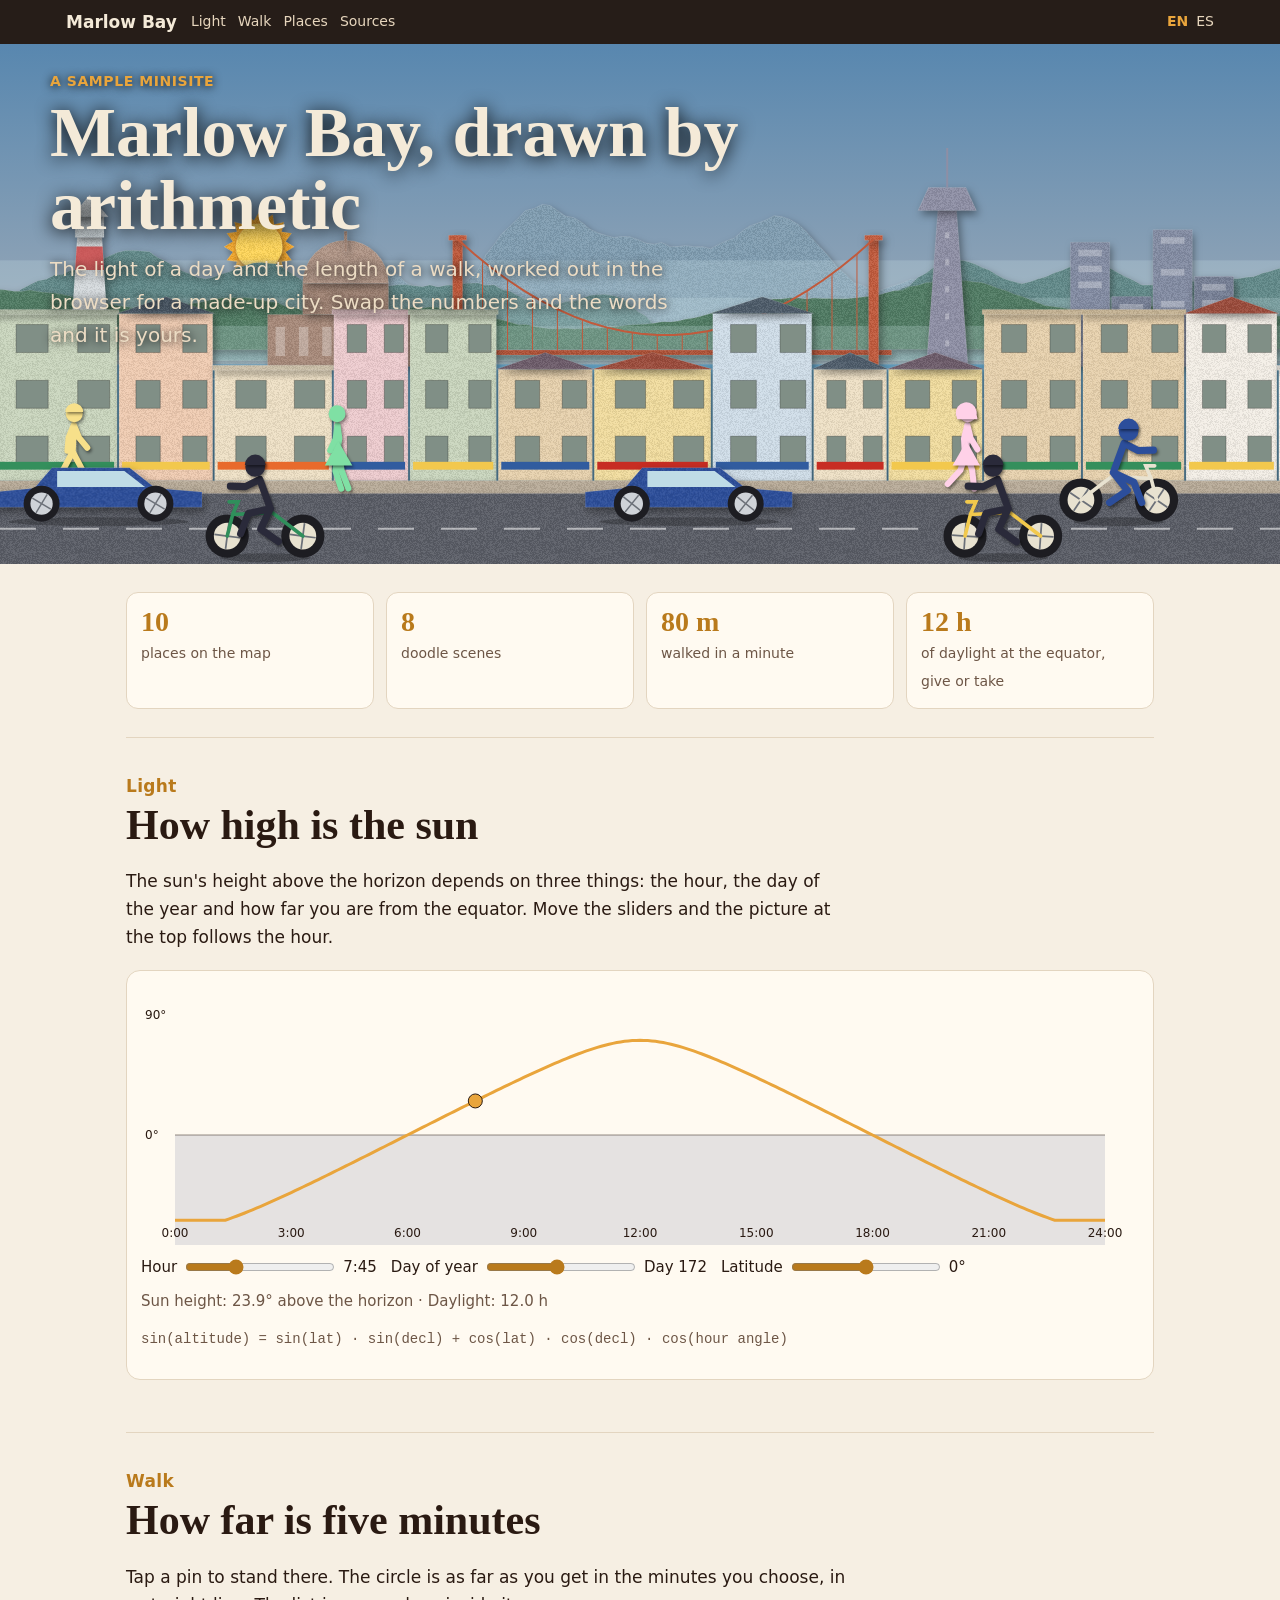
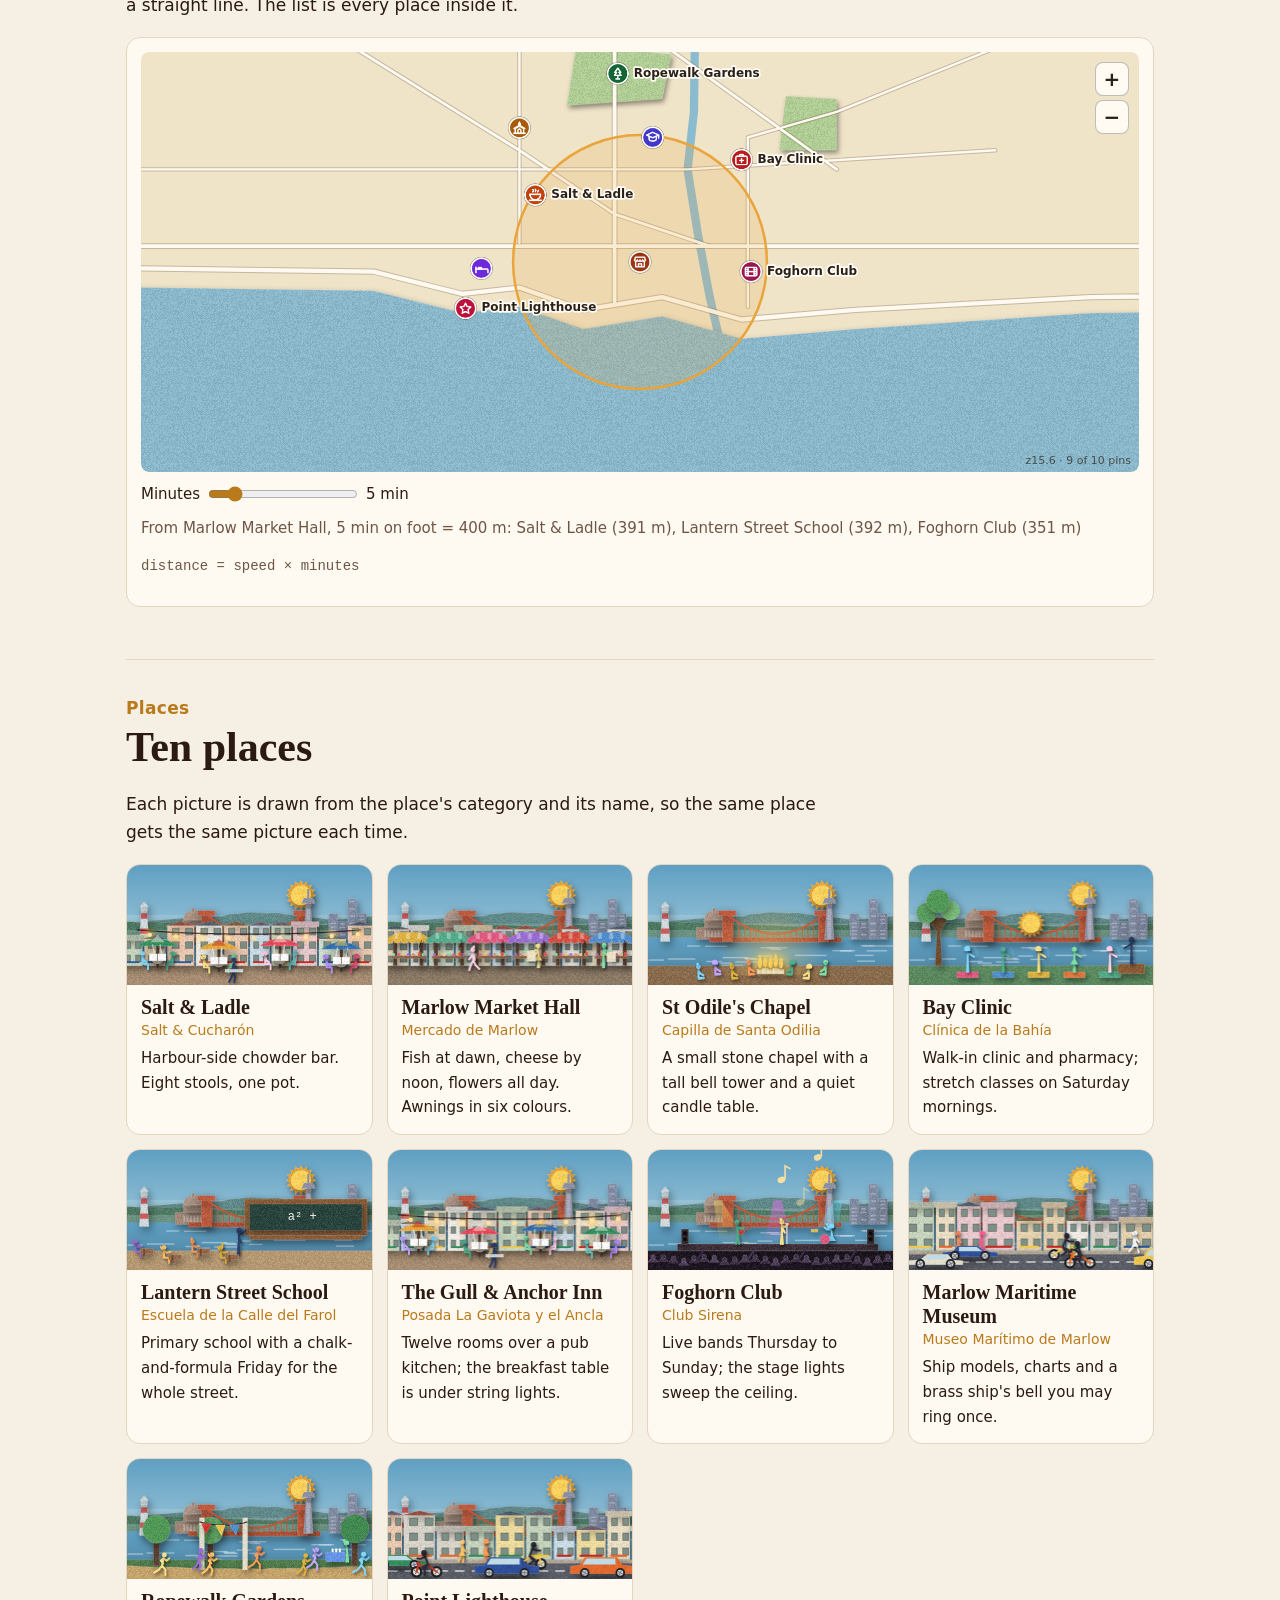
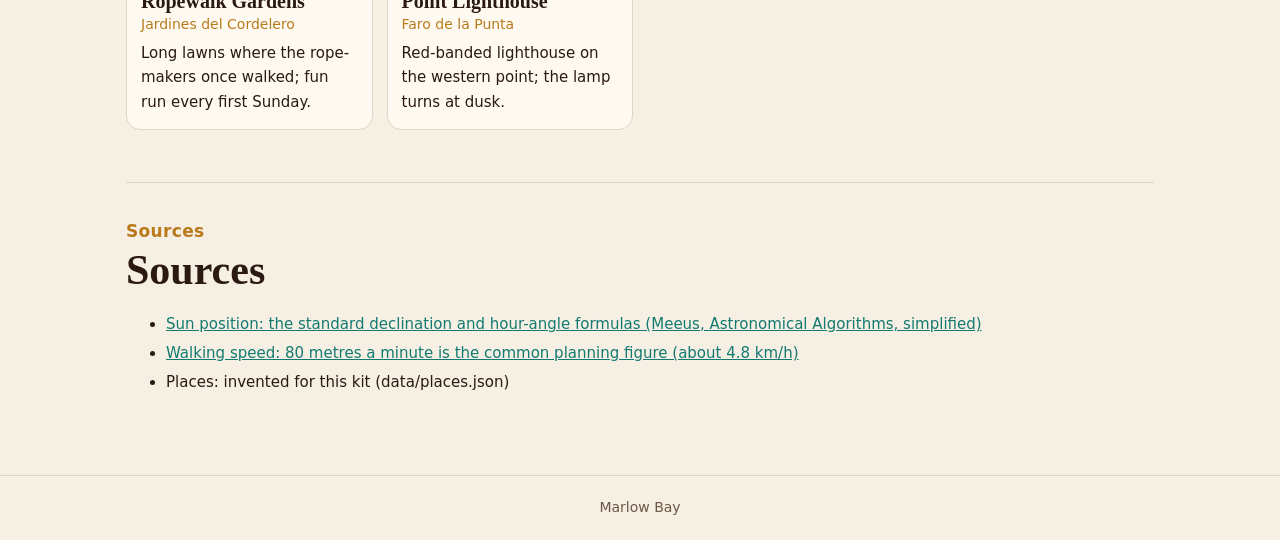
==== minisite/index.html @ b5ff6460 "City kit: doodler, map pins, minisite template, sample city Co-Authored-By: Claude Sonnet 5.5 <norep" ====
<!doctype html>
<html lang="en"><head>
<meta charset="utf-8"><meta name="viewport" content="width=device-width,initial-scale=1">
<title>Marlow Bay, drawn by arithmetic</title>
<meta name="description" content="The light of a day and the length of a walk, worked out in the browser for a made-up city. Swap the numbers and the words and it is yours.">
<meta name="theme-color" content="#1a100b">
<link rel="canonical" href="https://example.com/marlow-bay/"><link rel="alternate" hreflang="en" href="https://example.com/marlow-bay/"><link rel="alternate" hreflang="es" href="https://example.com/marlow-bay/es/">
<meta property="og:type" content="website"><meta property="og:title" content="Marlow Bay, drawn by arithmetic"><meta property="og:description" content="The light of a day and the length of a walk, worked out in the browser for a made-up city. Swap the numbers and the words and it is yours."><meta property="og:url" content="https://example.com/marlow-bay/">
<link rel="icon" href="../assets/pins/pin-sight.svg" type="image/svg+xml">
<link rel="alternate" type="text/plain" href="https://example.com/marlow-bay/llms.txt" title="llms.txt">
<link rel="stylesheet" href="minisite.css">
<script>if(/[?&]card\b/.test(location.search))document.documentElement.classList.add("card-mode")</script>
</head><body>
<script>if(document.documentElement.classList.contains("card-mode"))document.body.classList.add("card")</script>
<header class="top"><div class="in">
<a class="brand" href="../">Marlow Bay</a>
<nav><a href="#light">Light</a><a href="#walk">Walk</a><a href="#places">Places</a><a href="#sources">Sources</a></nav><span class="langsw"><a href="" hreflang="en" lang="en" aria-current="page">EN</a> <a href="es/" hreflang="es" lang="es">ES</a></span>
</div></header>
<div class="hero"><canvas id="hero" role="img" aria-label="Marlow Bay, drawn by arithmetic"></canvas>
<div class="over"><div class="in"><p class="kicker">A sample minisite</p><h1>Marlow Bay, drawn by arithmetic</h1><p class="sub">The light of a day and the length of a walk, worked out in the browser for a made-up city. Swap the numbers and the words and it is yours.</p></div></div></div>
<main>
<div class="slab"><div><b>10</b><span>places on the map</span></div><div><b>8</b><span>doodle scenes</span></div><div><b>80 m</b><span>walked in a minute</span></div><div><b>12 h</b><span>of daylight at the equator, give or take</span></div></div>
<section class="sec" id="light"><p class="kick">Light</p><h2>How high is the sun</h2><p class="lede">The sun&#x27;s height above the horizon depends on three things: the hour, the day of the year and how far you are from the equator. Move the sliders and the picture at the top follows the hour.</p><div class="toy"><canvas id="sun" height="260" aria-label="Sun height through the day"></canvas><div class="ctl"><label>Hour <input id="hr" type="range" min="0" max="24" step="0.25" value="14"> <output id="hrOut"></output></label><label>Day of year <input id="day" type="range" min="1" max="365" value="172"> <output id="dayOut"></output></label><label>Latitude <input id="lat" type="range" min="-66" max="66" value="0"> <output id="latOut"></output></label></div><p class="out" id="sunOut"></p><p class="formula">sin(altitude) = sin(lat) · sin(decl) + cos(lat) · cos(decl) · cos(hour angle)</p></div></section>
<section class="sec" id="walk"><p class="kick">Walk</p><h2>How far is five minutes</h2><p class="lede">Tap a pin to stand there. The circle is as far as you get in the minutes you choose, in a straight line. The list is every place inside it.</p><div class="toy"><div id="walkmap"></div><div class="ctl"><label>Minutes <input id="min" type="range" min="1" max="30" value="5"> <output id="minOut"></output></label></div><p class="out" id="walkOut"></p><p class="formula">distance = speed × minutes</p></div></section>
<section class="sec" id="places"><p class="kick">Places</p><h2>Ten places</h2><p class="lede">Each picture is drawn from the place&#x27;s category and its name, so the same place gets the same picture each time.</p><div class="cards"><article><canvas data-scene="cafe" data-id="salt-and-ladle"></canvas><div class="b"><h3>Salt &amp; Ladle</h3><p class="alt">Salt &amp; Cucharón</p><p>Harbour-side chowder bar. Eight stools, one pot.</p></div></article><article><canvas data-scene="market" data-id="marlow-market-hall"></canvas><div class="b"><h3>Marlow Market Hall</h3><p class="alt">Mercado de Marlow</p><p>Fish at dawn, cheese by noon, flowers all day. Awnings in six colours.</p></div></article><article><canvas data-scene="calm" data-id="st-odiles-chapel"></canvas><div class="b"><h3>St Odile&#x27;s Chapel</h3><p class="alt">Capilla de Santa Odilia</p><p>A small stone chapel with a tall bell tower and a quiet candle table.</p></div></article><article><canvas data-scene="yoga" data-id="bay-clinic"></canvas><div class="b"><h3>Bay Clinic</h3><p class="alt">Clínica de la Bahía</p><p>Walk-in clinic and pharmacy; stretch classes on Saturday mornings.</p></div></article><article><canvas data-scene="learn" data-id="lantern-street-school"></canvas><div class="b"><h3>Lantern Street School</h3><p class="alt">Escuela de la Calle del Farol</p><p>Primary school with a chalk-and-formula Friday for the whole street.</p></div></article><article><canvas data-scene="cafe" data-id="gull-and-anchor-inn"></canvas><div class="b"><h3>The Gull &amp; Anchor Inn</h3><p class="alt">Posada La Gaviota y el Ancla</p><p>Twelve rooms over a pub kitchen; the breakfast table is under string lights.</p></div></article><article><canvas data-scene="band" data-id="foghorn-club"></canvas><div class="b"><h3>Foghorn Club</h3><p class="alt">Club Sirena</p><p>Live bands Thursday to Sunday; the stage lights sweep the ceiling.</p></div></article><article><canvas data-scene="street" data-id="maritime-museum"></canvas><div class="b"><h3>Marlow Maritime Museum</h3><p class="alt">Museo Marítimo de Marlow</p><p>Ship models, charts and a brass ship&#x27;s bell you may ring once.</p></div></article><article><canvas data-scene="run" data-id="ropewalk-gardens"></canvas><div class="b"><h3>Ropewalk Gardens</h3><p class="alt">Jardines del Cordelero</p><p>Long lawns where the rope-makers once walked; fun run every first Sunday.</p></div></article><article><canvas data-scene="street" data-id="point-lighthouse"></canvas><div class="b"><h3>Point Lighthouse</h3><p class="alt">Faro de la Punta</p><p>Red-banded lighthouse on the western point; the lamp turns at dusk.</p></div></article></div></section>
<section class="sec" id="sources"><p class="kick">Sources</p><h2>Sources</h2><ul class="sources"><li><a href="https://en.wikipedia.org/wiki/Position_of_the_Sun">Sun position: the standard declination and hour-angle formulas (Meeus, Astronomical Algorithms, simplified)</a></li><li><a href="https://en.wikipedia.org/wiki/Preferred_walking_speed">Walking speed: 80 metres a minute is the common planning figure (about 4.8 km/h)</a></li><li>Places: invented for this kit (data/places.json)</li></ul></section>
</main>
<footer class="bot">Marlow Bay</footer>
<script>window.MINI={"lang": "en", "root": "../", "latitude": 0.0, "speed": 80}</script>
<script src="../js/doodler-core.js"></script><script src="../js/doodler-land.js"></script><script src="../js/doodler-scenes.js"></script><script src="../js/doodler.js"></script>
<script src="../js/pins-table.js"></script><script src="../js/pins.js"></script><script src="../js/citymap.js"></script>
<script src="minisite.js"></script>
</body></html>
---- minisite/minisite.css ----
/* The minisite look: a warm paper page, a hero drawn in code, a slab of numbers, then sections that each carry one toy.
   Colours are the tokens under :root; change them there. Dark mode follows the reader's setting. */
:root{--bg:#f6efe3;--card:#fffaf1;--ink:#2a1a12;--mute:#6d5646;--line:#e3d5c0;--gold:#b97a1c;--teal:#137a71;--pink:#c24a82;--dark:#1a100b;
 --f:system-ui,-apple-system,"Segoe UI",Roboto,sans-serif;--s:Georgia,"Times New Roman",serif}
@media (prefers-color-scheme:dark){:root:not([data-theme=light]){--bg:#1c120d;--card:#26190f;--ink:#f0e6d6;--mute:#bba58f;--line:#3d2b1f;--gold:#e9a53c;--teal:#3fb3a6;--pink:#e377a9}}
:root[data-theme=dark]{--bg:#1c120d;--card:#26190f;--ink:#f0e6d6;--mute:#bba58f;--line:#3d2b1f;--gold:#e9a53c;--teal:#3fb3a6;--pink:#e377a9}
*{box-sizing:border-box}html{scroll-behavior:smooth}
body{margin:0;background:var(--bg);color:var(--ink);font:17px/1.65 var(--f);-webkit-text-size-adjust:100%}
a{color:var(--teal)}h2,h3{font-family:var(--s);line-height:1.2}
header.top{position:sticky;top:0;z-index:20;background:rgba(20,11,7,.92);backdrop-filter:blur(6px);color:#f4ead8}
header.top .in{display:flex;gap:14px;align-items:center;max-width:1180px;margin:0 auto;padding:8px 16px}
.brand{color:#f4ead8;text-decoration:none;font-weight:700;white-space:nowrap}
header.top nav{display:flex;gap:12px;overflow-x:auto;flex:1;scrollbar-width:none;font-size:14px}
header.top nav a,.langsw a{color:#e7d6bd;text-decoration:none;white-space:nowrap}header.top nav a:hover{color:#fff}
.langsw{display:flex;gap:8px;font-size:14px}.langsw a[aria-current]{color:#e9a53c;font-weight:700}
.hero{position:relative;background:#0d0705;color:#f4ead8}
#hero{display:block;width:100%;height:clamp(320px,46vw,520px)}
.hero .over{position:absolute;left:0;right:0;top:0;padding:26px 16px 0;pointer-events:none}
.hero .over .in{max-width:1180px;margin:0 auto}
.hero .kicker{color:#e9a53c;font-weight:700;margin:0 0 4px;letter-spacing:.04em;text-transform:uppercase;font-size:14px;text-shadow:0 1px 10px #000}
.hero h1{font-family:var(--s);font-size:clamp(34px,6vw,70px);margin:0;line-height:1.04;text-shadow:0 2px 18px #000;max-width:900px}
.hero .sub{font-size:clamp(15px,2vw,20px);max-width:640px;margin:10px 0 0;color:#ecdcc4;text-shadow:0 1px 10px #000}
main{max-width:1060px;margin:0 auto;padding:0 16px}
.slab{display:grid;grid-template-columns:repeat(auto-fit,minmax(150px,1fr));gap:12px;margin:28px 0}
.slab div{background:var(--card);border:1px solid var(--line);border-radius:12px;padding:14px}
.slab b{display:block;font:700 28px/1.1 var(--s);color:var(--gold)}.slab span{font-size:14px;color:var(--mute)}
section.sec{padding:34px 0;border-top:1px solid var(--line)}
section.sec>h2{font-size:clamp(28px,4vw,42px);margin:0 0 6px}
.kick{color:var(--gold);font-weight:700;letter-spacing:.02em;margin:0}
.lede{max-width:720px}
.toy{background:var(--card);border:1px solid var(--line);border-radius:14px;padding:14px;margin:18px 0}
.toy canvas{display:block;width:100%;border-radius:8px;touch-action:manipulation}
.ctl{display:flex;flex-wrap:wrap;gap:14px;align-items:center;margin:10px 0 0;font-size:15px}
.ctl button{font:inherit;font-size:14px;border:1px solid var(--line);background:var(--bg);color:var(--ink);border-radius:999px;padding:6px 13px;cursor:pointer}
.ctl button:hover{border-color:var(--gold)}
.ctl label{display:flex;gap:6px;align-items:center}.ctl input[type=range]{width:150px;accent-color:var(--gold)}
.out{font-size:15px;color:var(--mute);margin:10px 0 0;min-height:1.6em}
.formula{font-family:ui-monospace,Menlo,monospace;font-size:14px;color:var(--mute);overflow-wrap:anywhere}
#walkmap{height:420px;border-radius:8px;overflow:hidden;position:relative}
.cards{display:grid;grid-template-columns:repeat(auto-fit,minmax(230px,1fr));gap:14px;margin:18px 0}
.cards article{background:var(--card);border:1px solid var(--line);border-radius:14px;overflow:hidden}
.cards canvas{display:block;width:100%;height:120px}
.cards .b{padding:10px 14px 14px}.cards h3{margin:0;font-size:20px}.cards .alt{color:var(--gold);font-size:14px;margin:0 0 4px}.cards p{margin:0;font-size:15px}
.sources li{margin:4px 0;font-size:15px}
footer.bot{border-top:1px solid var(--line);margin-top:30px;padding:20px 16px;font-size:14px;color:var(--mute);text-align:center}
@media (max-width:640px){header.top nav{display:none}.slab b{font-size:24px}}
body.card header.top,body.card main,body.card footer{display:none}
body.card .over{padding:60px 64px 0}body.card #hero{height:100vh}
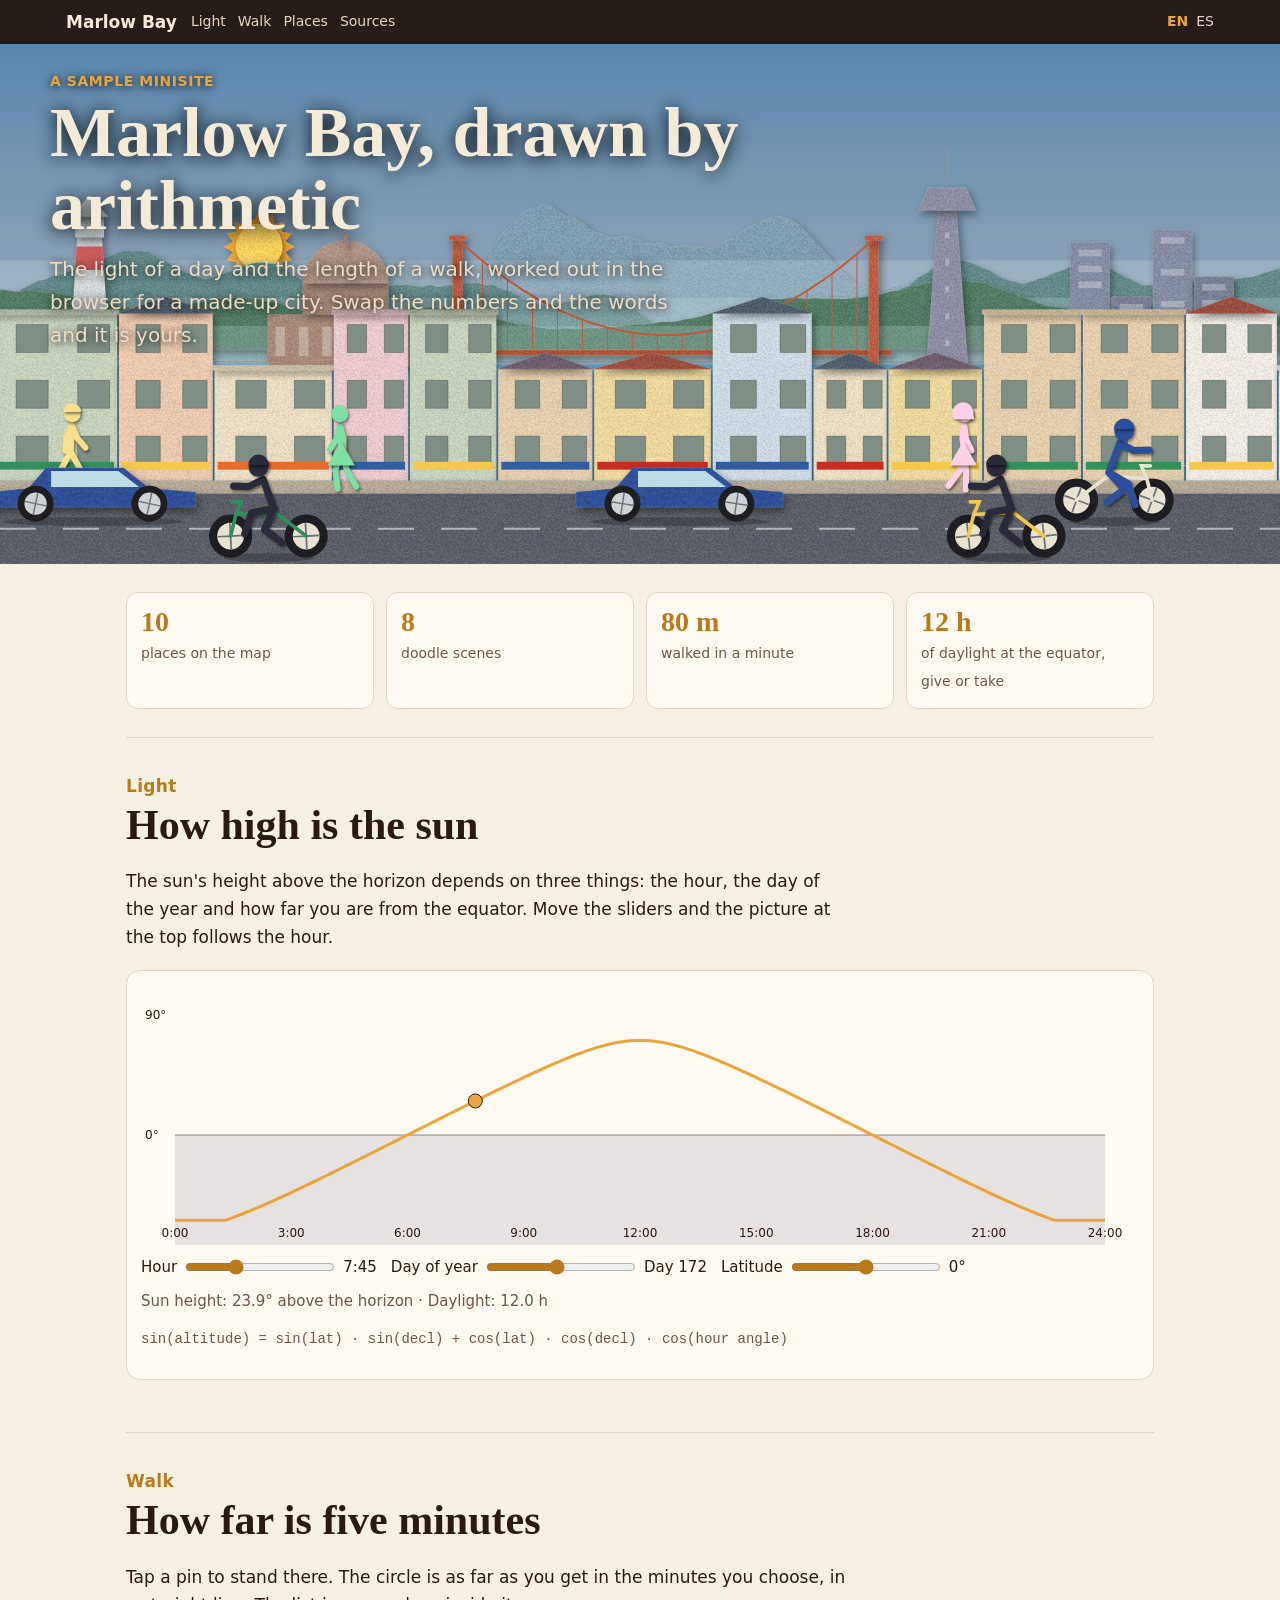
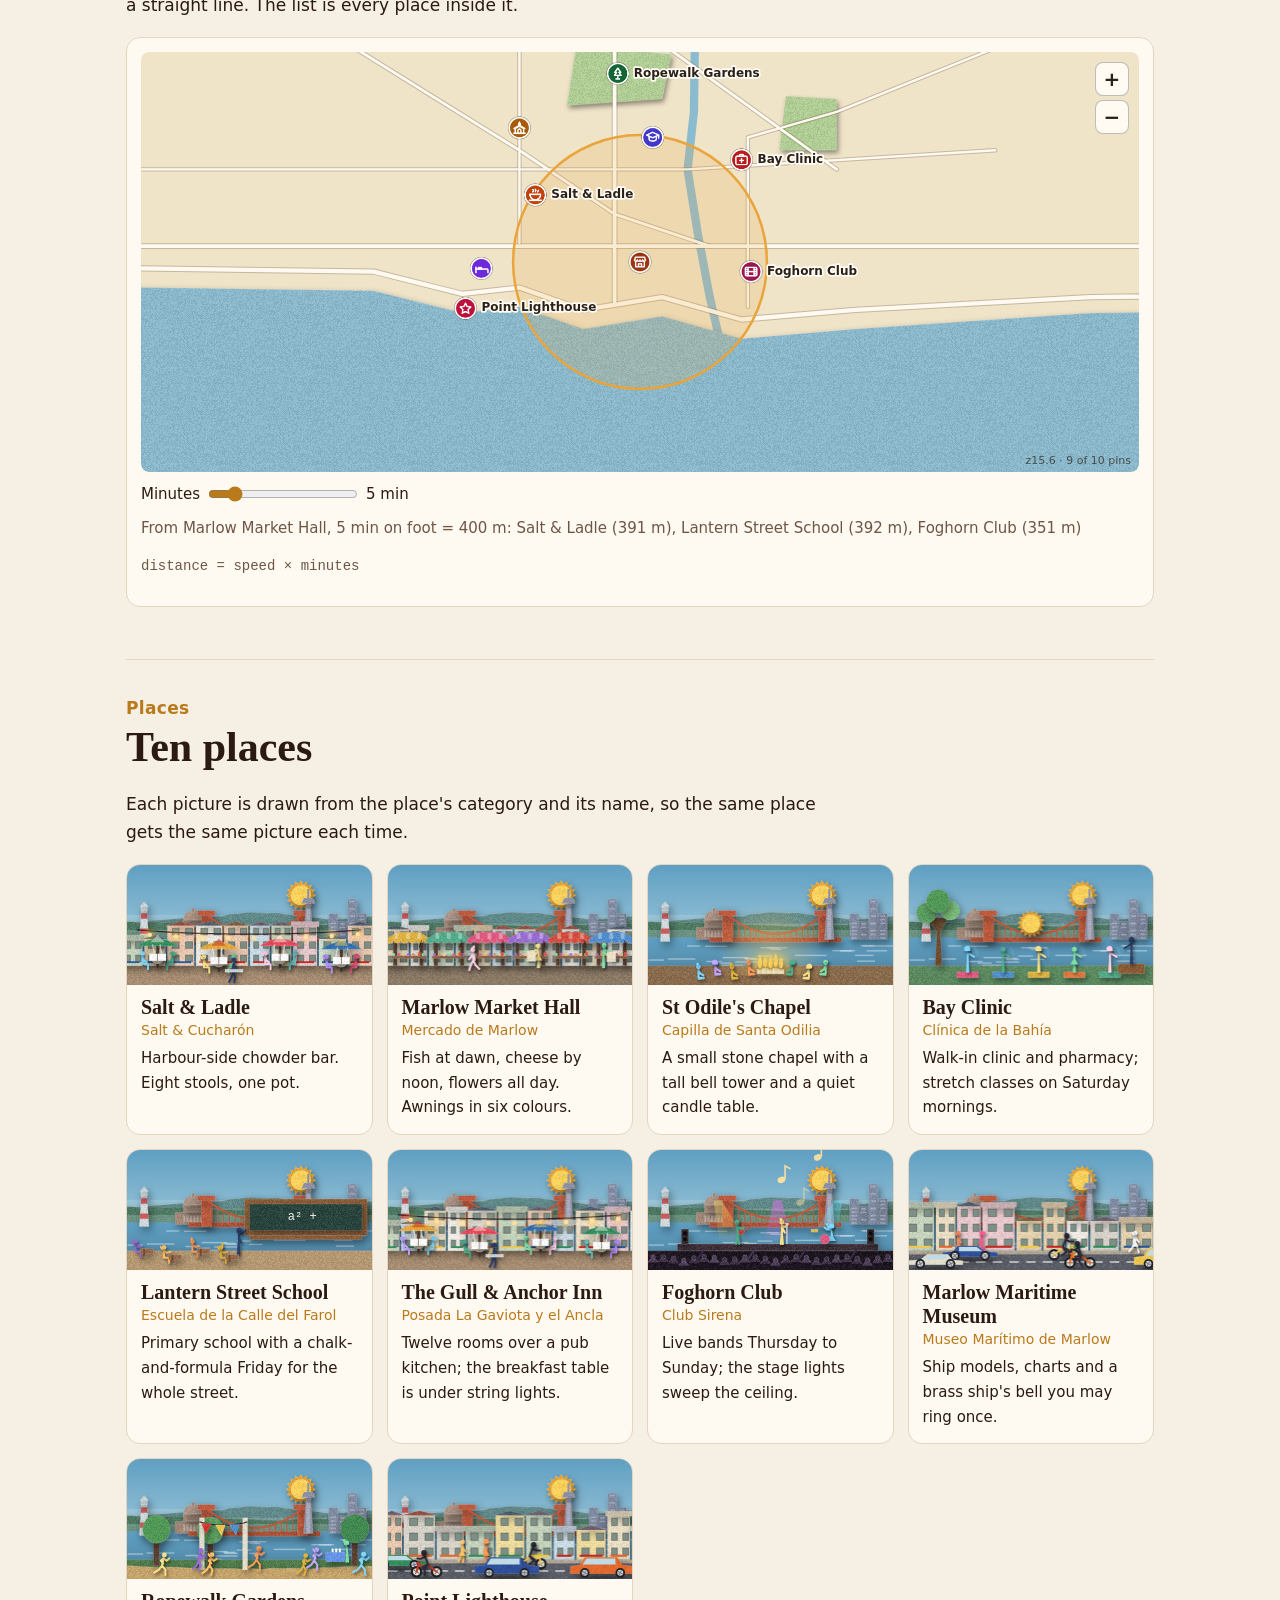
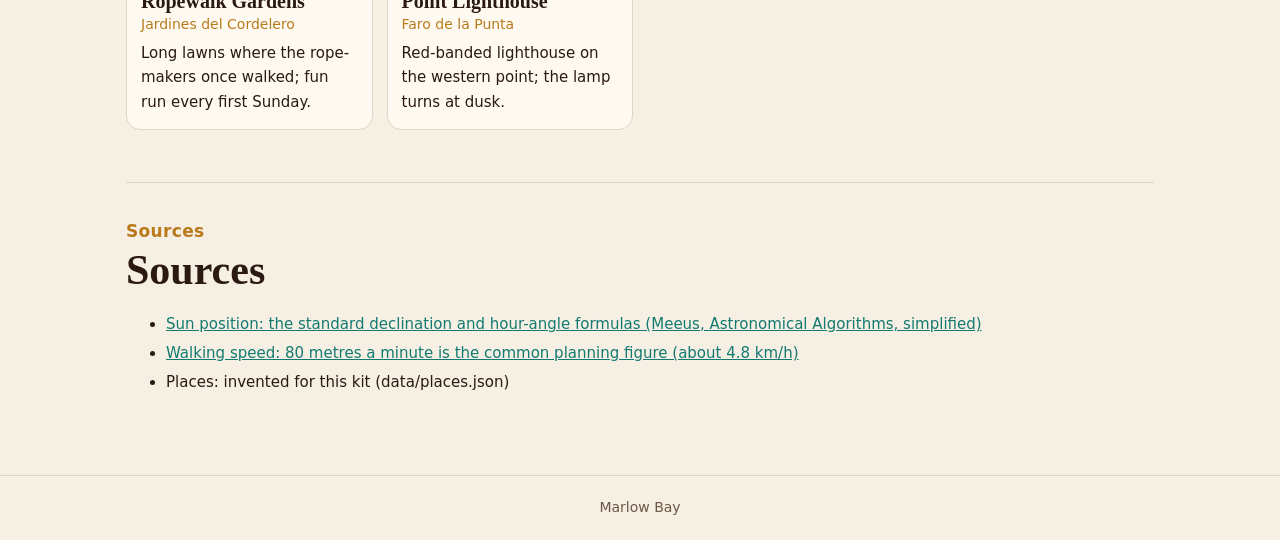
==== commit d1e2f083: "Link cards for Mastodon and Bluesky Co-Authored-By: Claude Opus 5.5 <noreply@anthropic.com>" ====
--- a/minisite/index.html
+++ b/minisite/index.html
@@ -5,7 +5,7 @@
 <meta name="description" content="The light of a day and the length of a walk, worked out in the browser for a made-up city. Swap the numbers and the words and it is yours.">
 <meta name="theme-color" content="#1a100b">
 <link rel="canonical" href="https://example.com/marlow-bay/"><link rel="alternate" hreflang="en" href="https://example.com/marlow-bay/"><link rel="alternate" hreflang="es" href="https://example.com/marlow-bay/es/">
-<meta property="og:type" content="website"><meta property="og:title" content="Marlow Bay, drawn by arithmetic"><meta property="og:description" content="The light of a day and the length of a walk, worked out in the browser for a made-up city. Swap the numbers and the words and it is yours."><meta property="og:url" content="https://example.com/marlow-bay/">
+<meta property="og:type" content="website"><meta property="og:title" content="Marlow Bay, drawn by arithmetic"><meta property="og:description" content="The light of a day and the length of a walk, worked out in the browser for a made-up city. Swap the numbers and the words and it is yours."><meta property="og:url" content="https://example.com/marlow-bay/"><meta property="og:site_name" content="Marlow Bay"><meta property="og:image" content="https://nanobotco.github.io/city-kit/minisite/card.jpg"><meta property="og:image:width" content="1200"><meta property="og:image:height" content="630"><meta property="og:image:alt" content="Paper-cut street of Marlow Bay at night: a lighthouse, hills, a bridge, people on bicycles."><meta name="twitter:card" content="summary_large_image"><meta name="twitter:image" content="https://nanobotco.github.io/city-kit/minisite/card.jpg">
 <link rel="icon" href="../assets/pins/pin-sight.svg" type="image/svg+xml">
 <link rel="alternate" type="text/plain" href="https://example.com/marlow-bay/llms.txt" title="llms.txt">
 <link rel="stylesheet" href="minisite.css">
